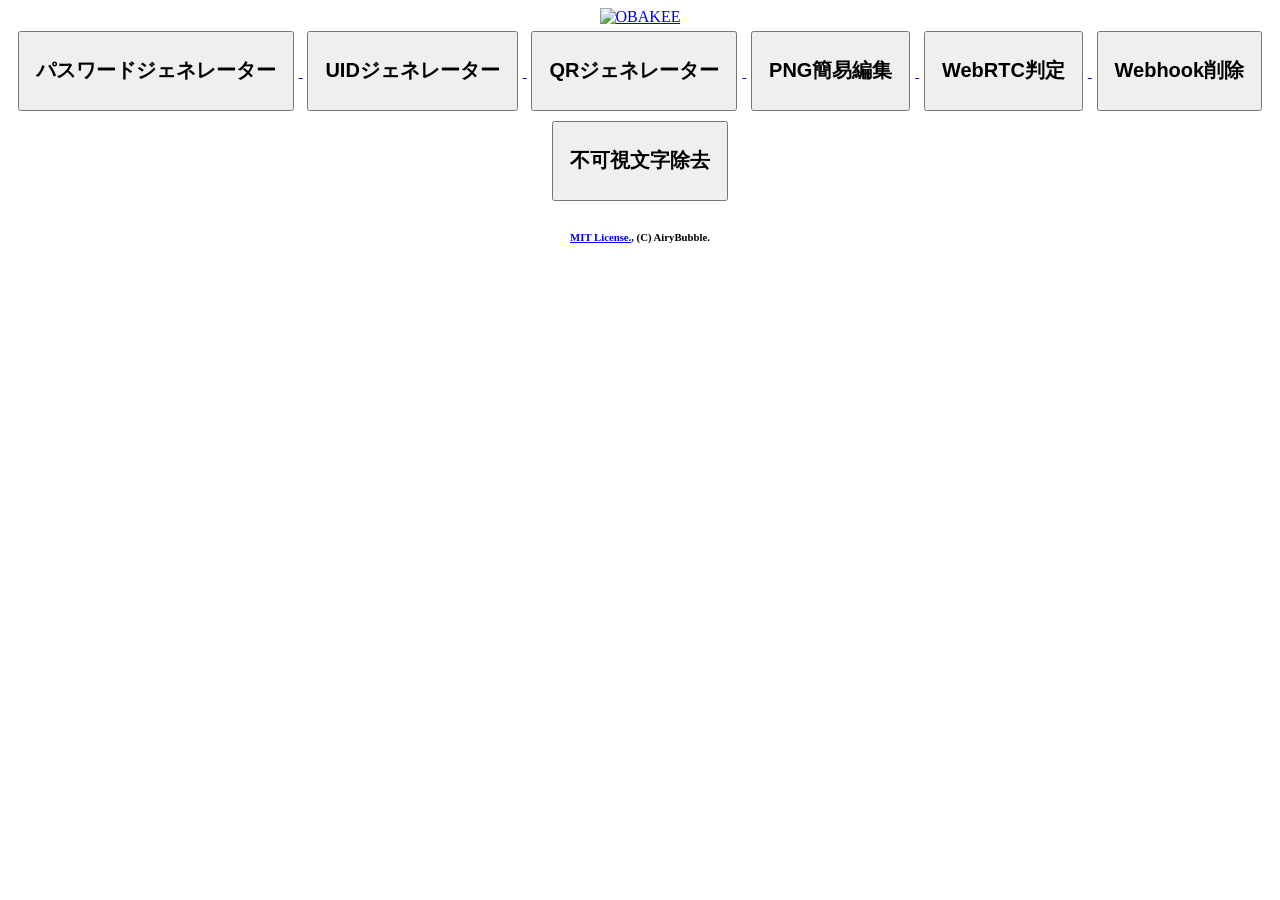
==== app/index.html @ b58c33f5 "Rename app from BiN32 to OBAKEE" ====
<!DOCTYPE html>
<html lang="ja">
  <head>
    <meta charset="UTF-8">
    <title>OBAKEE アプリ</title>
    <link rel="stylesheet" href="/style.css">
    <style>
      \
 .upbar a {
        text-decoration: none;
      }

      .upbar button {
        margin: .3rem;
        padding: .5rem 1rem;
      }

      #iframe-wrapper {
        margin-top: 1rem;
        display: none;
      }

      #iframe-wrapper iframe {
        width: 100%;
        height: 500px;
        border: none;
      }
    </style>
    <link rel="manifest" href="/manifest.json">
    <script>
      if ("serviceWorker" in navigator) {
        navigator.serviceWorker.register("/sw.js");
      }
    </script>
    <meta http-equiv="Content-Security-Policy" content="
    default-src 'self';
    script-src 'self' 'unsafe-inline';
    style-src 'self' 'unsafe-inline';
    img-src 'self' data:;
    frame-src 'self' blob:;
    worker-src 'self';
    manifest-src 'self';
    connect-src 'self';
    object-src 'none';
    base-uri 'self';
  ">
    <meta name="description" content="軽く安全性の高いWebアプリ | OBAKEE">
    <meta name="viewport" content="width=device-width">
    <meta property="og:site_name" content="OBAKEE APP">
    <meta property="og:title" content="OBAKEE APP">
    <meta property="og:description" content="軽く安全性の高いWebアプリ | OBAKEE">
    <meta property="og:image" content="/favicon.webp">
    <meta property="og:type" content="website">
    <meta property="twitter:card" content="summary_large_image">
    <meta property="twitter:image" content="/favicon.webp">
    <meta name="apple-mobile-web-app-title" content="OBAKEE APP">
    <link rel="icon" href="/favicon.webp" sizes="64x64">
    <link rel="apple-touch-icon" href="/favicon.webp" sizes="192x192">
    <link rel="android-chrome-192x192" href="/favicon.webp" sizes="192x192">
  </head>
  <body>
    <center>
      <div class="ren-box">
        <a href="/">
          <img src="/Banner.webp" border="0" alt="OBAKEE" oncontextmenu="return false;">
        </a>
        <br>
        <div class="upbar">
          <a href="pwgen" class="ajax-link">
            <button>
              <h2>パスワードジェネレーター</h2>
            </button>
          </a>
          <a href="uidgen" class="ajax-link">
            <button>
              <h2>UIDジェネレーター</h2>
            </button>
          </a>
          <a href="qrgen" class="ajax-link">
            <button>
              <h2>QRジェネレーター</h2>
            </button>
          </a>
          <a href="pngedit" class="ajax-link">
            <button>
              <h2>PNG簡易編集</h2>
            </button>
          </a>
          <a href="webrtc" class="ajax-link">
            <button>
              <h2>WebRTC判定</h2>
            </button>
          </a>
          <a href="hookdel" class="ajax-link">
            <button>
              <h2>Webhook削除</h2>
            </button>
          </a>
          <a href="twmr" class="ajax-link">
            <button>
              <h2>不可視文字除去</h2>
            </button>
          </a>
        </div>
        <div id="iframe-wrapper"></div>
        <h6>
          <a href="https://github.com/AiryBubble/OBAKEE/blob/main/LICENSE">MIT License.</a>, (C) AiryBubble.
        </h6>
      </div>
    </center>
    <script>
      document.addEventListener('DOMContentLoaded', () => {
        const wrapper = document.getElementById('iframe-wrapper');
        document.querySelectorAll('a.ajax-link').forEach(link => {
          link.addEventListener('click', e => {
            e.preventDefault();
            const url = link.getAttribute('href');
            wrapper.innerHTML = '';
            const iframe = document.createElement('iframe');
            iframe.src = url;
            iframe.loading = 'lazy';
            wrapper.appendChild(iframe);
            wrapper.style.display = 'block';
          });
        });
      });
    </script>
</html>
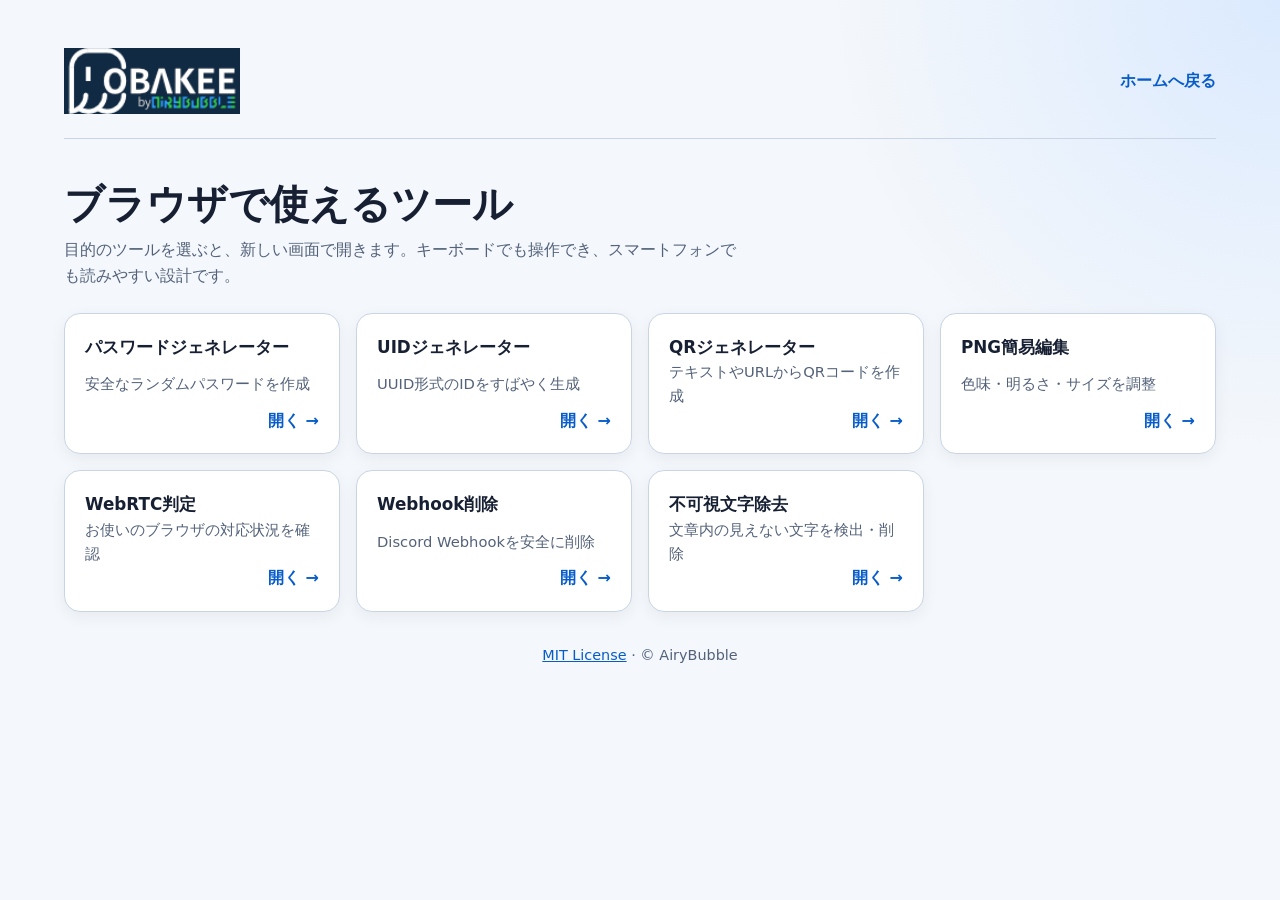
==== commit ca6ed9d9: "UPDATE" ====
--- a/app/index.html
+++ b/app/index.html
@@ -4,28 +4,6 @@
     <meta charset="UTF-8">
     <title>OBAKEE アプリ</title>
     <link rel="stylesheet" href="/style.css">
-    <style>
-      \
- .upbar a {
-        text-decoration: none;
-      }
-
-      .upbar button {
-        margin: .3rem;
-        padding: .5rem 1rem;
-      }
-
-      #iframe-wrapper {
-        margin-top: 1rem;
-        display: none;
-      }
-
-      #iframe-wrapper iframe {
-        width: 100%;
-        height: 500px;
-        border: none;
-      }
-    </style>
     <link rel="manifest" href="/manifest.json">
     <script>
       if ("serviceWorker" in navigator) {
@@ -59,70 +37,25 @@
     <link rel="android-chrome-192x192" href="/favicon.webp" sizes="192x192">
   </head>
   <body>
-    <center>
-      <div class="ren-box">
-        <a href="/">
-          <img src="/Banner.webp" border="0" alt="OBAKEE" oncontextmenu="return false;">
-        </a>
-        <br>
-        <div class="upbar">
-          <a href="pwgen" class="ajax-link">
-            <button>
-              <h2>パスワードジェネレーター</h2>
-            </button>
-          </a>
-          <a href="uidgen" class="ajax-link">
-            <button>
-              <h2>UIDジェネレーター</h2>
-            </button>
-          </a>
-          <a href="qrgen" class="ajax-link">
-            <button>
-              <h2>QRジェネレーター</h2>
-            </button>
-          </a>
-          <a href="pngedit" class="ajax-link">
-            <button>
-              <h2>PNG簡易編集</h2>
-            </button>
-          </a>
-          <a href="webrtc" class="ajax-link">
-            <button>
-              <h2>WebRTC判定</h2>
-            </button>
-          </a>
-          <a href="hookdel" class="ajax-link">
-            <button>
-              <h2>Webhook削除</h2>
-            </button>
-          </a>
-          <a href="twmr" class="ajax-link">
-            <button>
-              <h2>不可視文字除去</h2>
-            </button>
-          </a>
-        </div>
-        <div id="iframe-wrapper"></div>
-        <h6>
-          <a href="https://github.com/AiryBubble/OBAKEE/blob/main/LICENSE">MIT License.</a>, (C) AiryBubble.
-        </h6>
-      </div>
-    </center>
-    <script>
-      document.addEventListener('DOMContentLoaded', () => {
-        const wrapper = document.getElementById('iframe-wrapper');
-        document.querySelectorAll('a.ajax-link').forEach(link => {
-          link.addEventListener('click', e => {
-            e.preventDefault();
-            const url = link.getAttribute('href');
-            wrapper.innerHTML = '';
-            const iframe = document.createElement('iframe');
-            iframe.src = url;
-            iframe.loading = 'lazy';
-            wrapper.appendChild(iframe);
-            wrapper.style.display = 'block';
-          });
-        });
-      });
-    </script>
+    <main class="app-shell">
+      <header class="app-header">
+        <a href="/" aria-label="OBAKEE ホーム"><img src="/Banner.webp" alt="OBAKEE"></a>
+        <a class="back-link" href="/">ホームへ戻る</a>
+      </header>
+      <section class="app-intro" aria-labelledby="app-title">
+        <h1 id="app-title">ブラウザで使えるツール</h1>
+        <p>目的のツールを選ぶと、新しい画面で開きます。キーボードでも操作でき、スマートフォンでも読みやすい設計です。</p>
+      </section>
+      <nav class="tool-grid" aria-label="ツール一覧">
+        <a class="tool-card" href="pwgen"><strong>パスワードジェネレーター</strong><span>安全なランダムパスワードを作成</span><em aria-hidden="true">開く →</em></a>
+        <a class="tool-card" href="uidgen"><strong>UIDジェネレーター</strong><span>UUID形式のIDをすばやく生成</span><em aria-hidden="true">開く →</em></a>
+        <a class="tool-card" href="qrgen"><strong>QRジェネレーター</strong><span>テキストやURLからQRコードを作成</span><em aria-hidden="true">開く →</em></a>
+        <a class="tool-card" href="pngedit"><strong>PNG簡易編集</strong><span>色味・明るさ・サイズを調整</span><em aria-hidden="true">開く →</em></a>
+        <a class="tool-card" href="webrtc"><strong>WebRTC判定</strong><span>お使いのブラウザの対応状況を確認</span><em aria-hidden="true">開く →</em></a>
+        <a class="tool-card" href="hookdel"><strong>Webhook削除</strong><span>Discord Webhookを安全に削除</span><em aria-hidden="true">開く →</em></a>
+        <a class="tool-card" href="twmr"><strong>不可視文字除去</strong><span>文章内の見えない文字を検出・削除</span><em aria-hidden="true">開く →</em></a>
+      </nav>
+      <footer class="app-footer"><a href="https://github.com/AiryBubble/OBAKEE/blob/main/LICENSE">MIT License</a> · © AiryBubble</footer>
+    </main>
+  </body>
 </html>
--- a/style.css
+++ b/style.css
@@ -0,0 +1,8 @@
+@font-face { font-family: "BIZ UDPGothic"; src: local("BIZ UDPGothic Regular"), local("BIZUDPGothic-Regular"), url("/BIZUDPGothic-Regular.woff2") format("woff2"); font-display: swap; }
+:root { --navy:#102a43; --ink:#172033; --muted:#53627a; --blue:#075cc9; --blue-dark:#004aab; --surface:#fff; --page:#f4f7fb; --line:#c9d5e5; --focus:#e16d00; }
+* { box-sizing:border-box; } html { background:var(--page); } body { min-height:100vh; min-height:100dvh; margin:0; background:radial-gradient(circle at 100% 0,#dbeafe 0,transparent 28rem),var(--page); color:var(--ink); font-family:"BIZ UDPGothic",system-ui,sans-serif; line-height:1.6; }
+a { color:var(--blue); } a:hover { color:var(--blue-dark); } a:focus-visible,button:focus-visible { outline:3px solid var(--focus); outline-offset:3px; }
+.site-shell { width:min(100% - 2rem,70rem); margin:0 auto; padding:clamp(1rem,4vw,3rem) 0 2rem; }.site-header { padding:clamp(1.5rem,5vw,3.5rem); border-radius:1.5rem; background:var(--navy); color:#fff; box-shadow:0 1rem 2.5rem rgba(16,42,67,.18); }.brand { display:inline-block; }.brand img { display:block; max-width:min(100%,30rem); height:auto; }.site-header p { max-width:36rem; margin:1.25rem 0 0; font-size:clamp(1rem,.95rem + .4vw,1.15rem); color:#e8f1fc; }
+.link-grid { display:grid; grid-template-columns:repeat(3,1fr); gap:1rem; margin:1.5rem 0; }.feature-card { display:grid; grid-template-columns:auto 1fr auto; align-items:center; gap:1rem; min-height:9rem; padding:1.25rem; color:var(--ink); text-decoration:none; background:var(--surface); border:1px solid var(--line); border-radius:1rem; box-shadow:0 .4rem 1.2rem rgba(16,42,67,.07); transition:transform .18s ease,box-shadow .18s ease,border-color .18s ease; }.feature-card:hover { color:var(--ink); transform:translateY(-3px); border-color:var(--blue); box-shadow:0 .75rem 1.8rem rgba(16,42,67,.13); }.feature-card strong,.feature-card small { display:block; }.feature-card strong { font-size:1.08rem; }.feature-card small { margin-top:.3rem; color:var(--muted); line-height:1.45; }.card-icon { display:grid; width:2.65rem; height:2.65rem; place-items:center; border-radius:.7rem; background:#dbeafe; color:#003f8f; font-size:1.2rem; font-weight:700; }.notice { display:grid; place-items:center; padding:1.5rem; background:#e7eef8; border-radius:1rem; }.notice a { line-height:0; }.notice img { width:min(100%,18.75rem); height:auto; border-radius:.45rem; } footer { margin-top:1.5rem; color:var(--muted); font-size:.9rem; text-align:center; }
+.app-shell { width:min(100% - 2rem,72rem); margin:0 auto; padding:clamp(1rem,4vw,3rem) 0; }.app-header { display:flex; align-items:center; justify-content:space-between; gap:1rem; padding-bottom:1.5rem; border-bottom:1px solid var(--line); }.app-header img { display:block; width:min(11rem,45vw); height:auto; }.back-link { font-weight:700; text-decoration:none; }.app-intro { max-width:42rem; margin:2.5rem 0 1.5rem; }.app-intro h1 { margin:0 0 .5rem; font-size:clamp(1.7rem,4vw,2.5rem); line-height:1.25; }.app-intro p { margin:0; color:var(--muted); }.tool-grid { display:grid; grid-template-columns:repeat(auto-fit,minmax(15rem,1fr)); gap:1rem; }.tool-card { display:flex; min-height:8.5rem; flex-direction:column; justify-content:space-between; padding:1.25rem; border:1px solid var(--line); border-radius:1rem; background:#fff; color:var(--ink); text-decoration:none; box-shadow:0 .3rem 1rem rgba(16,42,67,.06); }.tool-card:hover { color:var(--ink); border-color:var(--blue); box-shadow:0 .7rem 1.5rem rgba(16,42,67,.12); }.tool-card strong { font-size:1.05rem; }.tool-card span { color:var(--muted); font-size:.92rem; }.tool-card em { align-self:flex-end; color:var(--blue); font-style:normal; font-weight:700; }.app-footer { margin-top:2rem; text-align:center; color:var(--muted); font-size:.9rem; }
+@media (prefers-reduced-motion:reduce) { *,*::before,*::after { animation:none !important; transition:none !important; scroll-behavior:auto !important; } } @media (max-width:760px) { .link-grid { grid-template-columns:1fr; }.feature-card { min-height:auto; } } @media (max-width:440px) { .site-shell,.app-shell { width:min(100% - 1.25rem,70rem); }.site-header { border-radius:1rem; } }
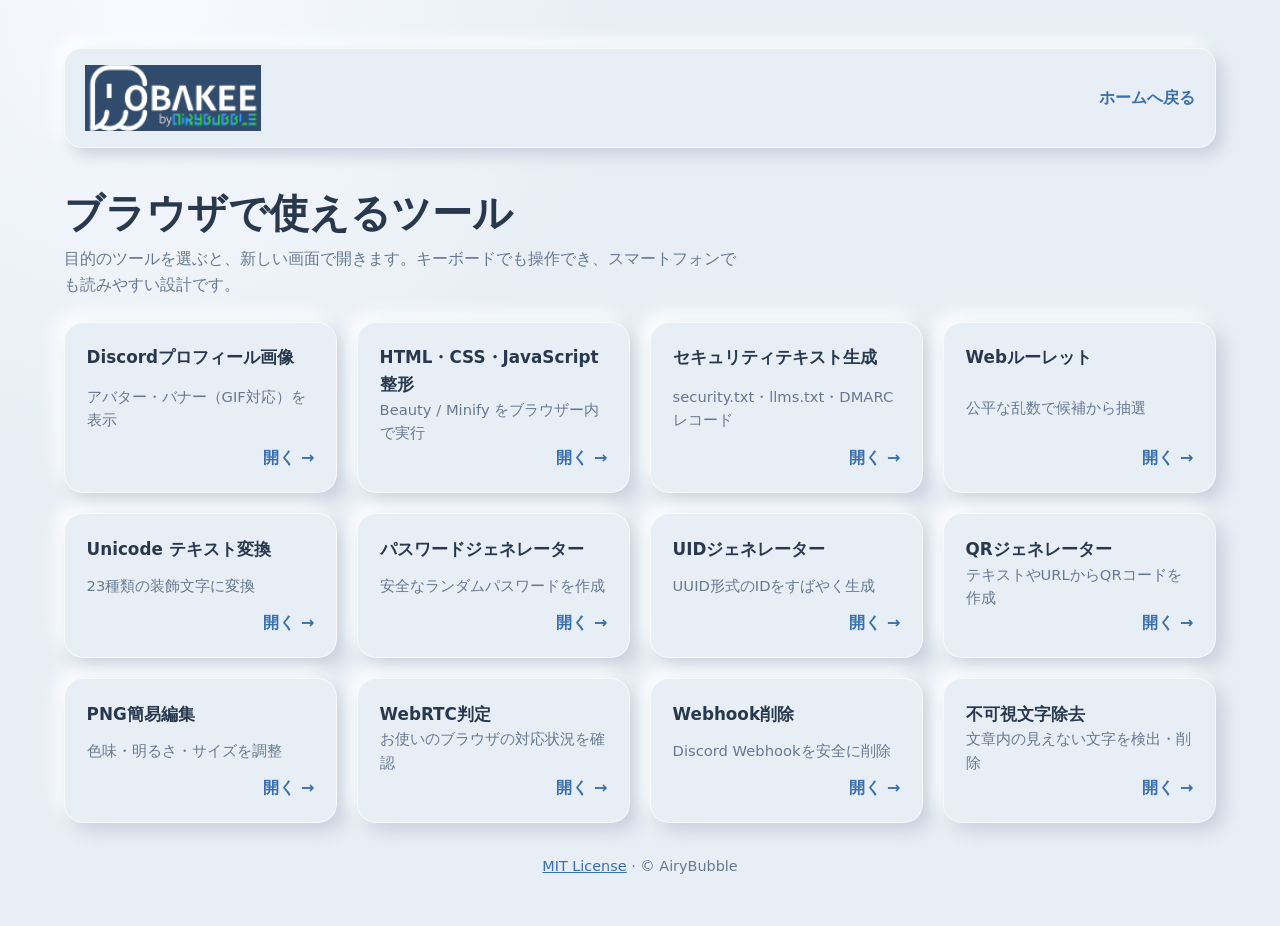
==== commit ba94fd7d: "x" ====
--- a/app/index.html
+++ b/app/index.html
@@ -10,18 +10,6 @@
         navigator.serviceWorker.register("/sw.js");
       }
     </script>
-    <meta http-equiv="Content-Security-Policy" content="
-    default-src 'self';
-    script-src 'self' 'unsafe-inline';
-    style-src 'self' 'unsafe-inline';
-    img-src 'self' data:;
-    frame-src 'self' blob:;
-    worker-src 'self';
-    manifest-src 'self';
-    connect-src 'self';
-    object-src 'none';
-    base-uri 'self';
-  ">
     <meta name="description" content="軽く安全性の高いWebアプリ | OBAKEE">
     <meta name="viewport" content="width=device-width">
     <meta property="og:site_name" content="OBAKEE APP">
@@ -47,6 +35,11 @@
         <p>目的のツールを選ぶと、新しい画面で開きます。キーボードでも操作でき、スマートフォンでも読みやすい設計です。</p>
       </section>
       <nav class="tool-grid" aria-label="ツール一覧">
+        <a class="tool-card" href="discord"><strong>Discordプロフィール画像</strong><span>アバター・バナー（GIF対応）を表示</span><em aria-hidden="true">開く →</em></a>
+        <a class="tool-card" href="webtools"><strong>HTML・CSS・JavaScript 整形</strong><span>Beauty / Minify をブラウザー内で実行</span><em aria-hidden="true">開く →</em></a>
+        <a class="tool-card" href="securitytxt"><strong>セキュリティテキスト生成</strong><span>security.txt・llms.txt・DMARC レコード</span><em aria-hidden="true">開く →</em></a>
+        <a class="tool-card" href="roulette"><strong>Webルーレット</strong><span>公平な乱数で候補から抽選</span><em aria-hidden="true">開く →</em></a>
+        <a class="tool-card" href="unicode"><strong>Unicode テキスト変換</strong><span>23種類の装飾文字に変換</span><em aria-hidden="true">開く →</em></a>
         <a class="tool-card" href="pwgen"><strong>パスワードジェネレーター</strong><span>安全なランダムパスワードを作成</span><em aria-hidden="true">開く →</em></a>
         <a class="tool-card" href="uidgen"><strong>UIDジェネレーター</strong><span>UUID形式のIDをすばやく生成</span><em aria-hidden="true">開く →</em></a>
         <a class="tool-card" href="qrgen"><strong>QRジェネレーター</strong><span>テキストやURLからQRコードを作成</span><em aria-hidden="true">開く →</em></a>
--- a/style.css
+++ b/style.css
@@ -1,8 +1,258 @@
-@font-face { font-family: "BIZ UDPGothic"; src: local("BIZ UDPGothic Regular"), local("BIZUDPGothic-Regular"), url("/BIZUDPGothic-Regular.woff2") format("woff2"); font-display: swap; }
-:root { --navy:#102a43; --ink:#172033; --muted:#53627a; --blue:#075cc9; --blue-dark:#004aab; --surface:#fff; --page:#f4f7fb; --line:#c9d5e5; --focus:#e16d00; }
-* { box-sizing:border-box; } html { background:var(--page); } body { min-height:100vh; min-height:100dvh; margin:0; background:radial-gradient(circle at 100% 0,#dbeafe 0,transparent 28rem),var(--page); color:var(--ink); font-family:"BIZ UDPGothic",system-ui,sans-serif; line-height:1.6; }
-a { color:var(--blue); } a:hover { color:var(--blue-dark); } a:focus-visible,button:focus-visible { outline:3px solid var(--focus); outline-offset:3px; }
-.site-shell { width:min(100% - 2rem,70rem); margin:0 auto; padding:clamp(1rem,4vw,3rem) 0 2rem; }.site-header { padding:clamp(1.5rem,5vw,3.5rem); border-radius:1.5rem; background:var(--navy); color:#fff; box-shadow:0 1rem 2.5rem rgba(16,42,67,.18); }.brand { display:inline-block; }.brand img { display:block; max-width:min(100%,30rem); height:auto; }.site-header p { max-width:36rem; margin:1.25rem 0 0; font-size:clamp(1rem,.95rem + .4vw,1.15rem); color:#e8f1fc; }
-.link-grid { display:grid; grid-template-columns:repeat(3,1fr); gap:1rem; margin:1.5rem 0; }.feature-card { display:grid; grid-template-columns:auto 1fr auto; align-items:center; gap:1rem; min-height:9rem; padding:1.25rem; color:var(--ink); text-decoration:none; background:var(--surface); border:1px solid var(--line); border-radius:1rem; box-shadow:0 .4rem 1.2rem rgba(16,42,67,.07); transition:transform .18s ease,box-shadow .18s ease,border-color .18s ease; }.feature-card:hover { color:var(--ink); transform:translateY(-3px); border-color:var(--blue); box-shadow:0 .75rem 1.8rem rgba(16,42,67,.13); }.feature-card strong,.feature-card small { display:block; }.feature-card strong { font-size:1.08rem; }.feature-card small { margin-top:.3rem; color:var(--muted); line-height:1.45; }.card-icon { display:grid; width:2.65rem; height:2.65rem; place-items:center; border-radius:.7rem; background:#dbeafe; color:#003f8f; font-size:1.2rem; font-weight:700; }.notice { display:grid; place-items:center; padding:1.5rem; background:#e7eef8; border-radius:1rem; }.notice a { line-height:0; }.notice img { width:min(100%,18.75rem); height:auto; border-radius:.45rem; } footer { margin-top:1.5rem; color:var(--muted); font-size:.9rem; text-align:center; }
-.app-shell { width:min(100% - 2rem,72rem); margin:0 auto; padding:clamp(1rem,4vw,3rem) 0; }.app-header { display:flex; align-items:center; justify-content:space-between; gap:1rem; padding-bottom:1.5rem; border-bottom:1px solid var(--line); }.app-header img { display:block; width:min(11rem,45vw); height:auto; }.back-link { font-weight:700; text-decoration:none; }.app-intro { max-width:42rem; margin:2.5rem 0 1.5rem; }.app-intro h1 { margin:0 0 .5rem; font-size:clamp(1.7rem,4vw,2.5rem); line-height:1.25; }.app-intro p { margin:0; color:var(--muted); }.tool-grid { display:grid; grid-template-columns:repeat(auto-fit,minmax(15rem,1fr)); gap:1rem; }.tool-card { display:flex; min-height:8.5rem; flex-direction:column; justify-content:space-between; padding:1.25rem; border:1px solid var(--line); border-radius:1rem; background:#fff; color:var(--ink); text-decoration:none; box-shadow:0 .3rem 1rem rgba(16,42,67,.06); }.tool-card:hover { color:var(--ink); border-color:var(--blue); box-shadow:0 .7rem 1.5rem rgba(16,42,67,.12); }.tool-card strong { font-size:1.05rem; }.tool-card span { color:var(--muted); font-size:.92rem; }.tool-card em { align-self:flex-end; color:var(--blue); font-style:normal; font-weight:700; }.app-footer { margin-top:2rem; text-align:center; color:var(--muted); font-size:.9rem; }
-@media (prefers-reduced-motion:reduce) { *,*::before,*::after { animation:none !important; transition:none !important; scroll-behavior:auto !important; } } @media (max-width:760px) { .link-grid { grid-template-columns:1fr; }.feature-card { min-height:auto; } } @media (max-width:440px) { .site-shell,.app-shell { width:min(100% - 1.25rem,70rem); }.site-header { border-radius:1rem; } }
+@font-face {
+  font-family: "BIZ UDPGothic";
+  src: local("BIZ UDPGothic Regular"), local("BIZUDPGothic-Regular"),
+    url("/BIZUDPGothic-Regular.woff2") format("woff2");
+  font-display: swap;
+}
+:root {
+  --navy: #263c58;
+  --ink: #28384d;
+  --muted: #667990;
+  --blue: #386fae;
+  --blue-dark: #275789;
+  --surface: #e8eef5;
+  --page: #e8eef5;
+  --line: #d2dce8;
+  --focus: #c66d16;
+  --shadow-light: #fff;
+  --shadow-dark: #c7d0dc;
+}
+* {
+  box-sizing: border-box;
+}
+html {
+  background: var(--page);
+}
+body {
+  min-height: 100vh;
+  min-height: 100dvh;
+  margin: 0;
+  background: radial-gradient(circle at 12% 0, #f7faff 0, transparent 30rem),
+    var(--page);
+  color: var(--ink);
+  font-family: "BIZ UDPGothic", system-ui, sans-serif;
+  line-height: 1.6;
+}
+a {
+  color: var(--blue);
+}
+a:hover {
+  color: var(--blue-dark);
+}
+a:focus-visible,
+button:focus-visible {
+  outline: 3px solid var(--focus);
+  outline-offset: 3px;
+}
+.site-shell {
+  width: min(100% - 2rem, 70rem);
+  margin: 0 auto;
+  padding: clamp(1rem, 4vw, 3rem) 0 2rem;
+}
+.site-header {
+  padding: clamp(1.5rem, 5vw, 3.5rem);
+  border-radius: 1.5rem;
+  background: linear-gradient(145deg, #304b6b, #223750);
+  color: #fff;
+  box-shadow: 12px 12px 28px #c7d0dc, -12px -12px 28px #fff;
+}
+.brand {
+  display: inline-block;
+}
+.brand img {
+  display: block;
+  max-width: min(100%, 30rem);
+  height: auto;
+}
+.site-header p {
+  max-width: 36rem;
+  margin: 1.25rem 0 0;
+  font-size: clamp(1rem, 0.95rem + 0.4vw, 1.15rem);
+  color: #e8f1fc;
+}
+.link-grid {
+  display: grid;
+  grid-template-columns: repeat(3, 1fr);
+  gap: 1.25rem;
+  margin: 1.75rem 0;
+}
+.feature-card {
+  display: grid;
+  grid-template-columns: auto 1fr auto;
+  align-items: center;
+  gap: 1rem;
+  min-height: 9rem;
+  padding: 1.35rem;
+  color: var(--ink);
+  text-decoration: none;
+  background: var(--surface);
+  border: 1px solid rgba(255, 255, 255, 0.65);
+  border-radius: 1.2rem;
+  box-shadow: 8px 8px 18px var(--shadow-dark),
+    -8px -8px 18px var(--shadow-light);
+  transition: transform 0.18s ease, box-shadow 0.18s ease, color 0.18s ease;
+}
+.feature-card:hover {
+  color: var(--ink);
+  transform: translateY(-3px);
+  box-shadow: 11px 11px 22px var(--shadow-dark),
+    -11px -11px 22px var(--shadow-light);
+}
+.feature-card strong,
+.feature-card small {
+  display: block;
+}
+.feature-card strong {
+  font-size: 1.08rem;
+}
+.feature-card small {
+  margin-top: 0.3rem;
+  color: var(--muted);
+  line-height: 1.45;
+}
+.card-icon {
+  display: grid;
+  width: 2.65rem;
+  height: 2.65rem;
+  place-items: center;
+  border-radius: 0.85rem;
+  background: var(--surface);
+  color: #315f95;
+  font-size: 1.2rem;
+  font-weight: 700;
+  box-shadow: inset 3px 3px 6px var(--shadow-dark),
+    inset -3px -3px 6px var(--shadow-light);
+}
+.notice {
+  display: grid;
+  place-items: center;
+  padding: 1.5rem;
+  background: var(--surface);
+  border-radius: 1.2rem;
+  box-shadow: inset 5px 5px 10px var(--shadow-dark),
+    inset -5px -5px 10px var(--shadow-light);
+}
+.notice a {
+  line-height: 0;
+}
+.notice img {
+  width: min(100%, 18.75rem);
+  height: auto;
+  border-radius: 0.7rem;
+}
+footer {
+  margin-top: 1.5rem;
+  color: var(--muted);
+  font-size: 0.9rem;
+  text-align: center;
+}
+.app-shell {
+  width: min(100% - 2rem, 72rem);
+  margin: 0 auto;
+  padding: clamp(1rem, 4vw, 3rem) 0;
+}
+.app-header {
+  display: flex;
+  align-items: center;
+  justify-content: space-between;
+  gap: 1rem;
+  padding: 1rem 1.25rem;
+  border: 1px solid rgba(255, 255, 255, 0.65);
+  border-radius: 1.1rem;
+  background: var(--surface);
+  box-shadow: 7px 7px 16px var(--shadow-dark),
+    -7px -7px 16px var(--shadow-light);
+}
+.app-header img {
+  display: block;
+  width: min(11rem, 45vw);
+  height: auto;
+}
+.back-link {
+  font-weight: 700;
+  text-decoration: none;
+}
+.app-intro {
+  max-width: 42rem;
+  margin: 2.5rem 0 1.5rem;
+}
+.app-intro h1 {
+  margin: 0 0 0.5rem;
+  font-size: clamp(1.7rem, 4vw, 2.5rem);
+  line-height: 1.25;
+}
+.app-intro p {
+  margin: 0;
+  color: var(--muted);
+}
+.tool-grid {
+  display: grid;
+  grid-template-columns: repeat(auto-fit, minmax(15rem, 1fr));
+  gap: 1.25rem;
+}
+.tool-card {
+  display: flex;
+  min-height: 8.5rem;
+  flex-direction: column;
+  justify-content: space-between;
+  padding: 1.35rem;
+  border: 1px solid rgba(255, 255, 255, 0.65);
+  border-radius: 1.2rem;
+  background: var(--surface);
+  color: var(--ink);
+  text-decoration: none;
+  box-shadow: 8px 8px 18px var(--shadow-dark),
+    -8px -8px 18px var(--shadow-light);
+  transition: transform 0.18s ease, box-shadow 0.18s ease;
+}
+.tool-card:hover {
+  color: var(--ink);
+  transform: translateY(-3px);
+  box-shadow: 11px 11px 22px var(--shadow-dark),
+    -11px -11px 22px var(--shadow-light);
+}
+.tool-card strong {
+  font-size: 1.05rem;
+}
+.tool-card span {
+  color: var(--muted);
+  font-size: 0.92rem;
+}
+.tool-card em {
+  align-self: flex-end;
+  color: var(--blue);
+  font-style: normal;
+  font-weight: 700;
+}
+.app-footer {
+  margin-top: 2rem;
+  text-align: center;
+  color: var(--muted);
+  font-size: 0.9rem;
+}
+@media (prefers-reduced-motion: reduce) {
+  *,
+  *::before,
+  *::after {
+    animation: none !important;
+    transition: none !important;
+    scroll-behavior: auto !important;
+  }
+}
+@media (max-width: 760px) {
+  .link-grid {
+    grid-template-columns: 1fr;
+  }
+  .feature-card {
+    min-height: auto;
+  }
+}
+@media (max-width: 440px) {
+  .site-shell,
+  .app-shell {
+    width: min(100% - 1.25rem, 70rem);
+  }
+  .site-header {
+    border-radius: 1rem;
+  }
+}
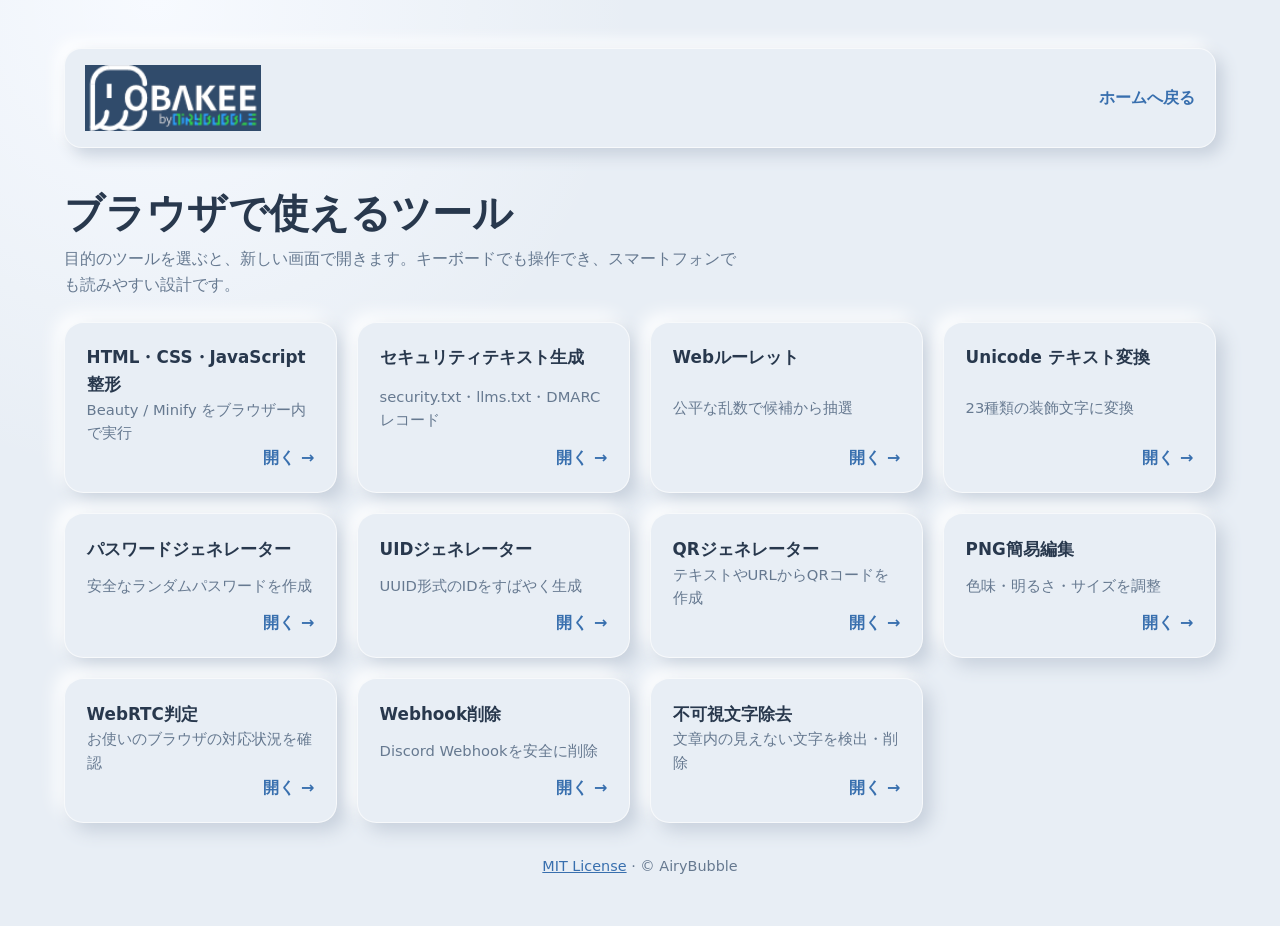
==== commit 1c4b0d8a: "y" ====
--- a/app/index.html
+++ b/app/index.html
@@ -35,7 +35,6 @@
         <p>目的のツールを選ぶと、新しい画面で開きます。キーボードでも操作でき、スマートフォンでも読みやすい設計です。</p>
       </section>
       <nav class="tool-grid" aria-label="ツール一覧">
-        <a class="tool-card" href="discord"><strong>Discordプロフィール画像</strong><span>アバター・バナー（GIF対応）を表示</span><em aria-hidden="true">開く →</em></a>
         <a class="tool-card" href="webtools"><strong>HTML・CSS・JavaScript 整形</strong><span>Beauty / Minify をブラウザー内で実行</span><em aria-hidden="true">開く →</em></a>
         <a class="tool-card" href="securitytxt"><strong>セキュリティテキスト生成</strong><span>security.txt・llms.txt・DMARC レコード</span><em aria-hidden="true">開く →</em></a>
         <a class="tool-card" href="roulette"><strong>Webルーレット</strong><span>公平な乱数で候補から抽選</span><em aria-hidden="true">開く →</em></a>
--- a/style.css
+++ b/style.css
@@ -16,6 +16,10 @@
   --focus: #c66d16;
   --shadow-light: #fff;
   --shadow-dark: #c7d0dc;
+  --primary: #386fae;
+  --primary-hover: #275789;
+  --danger: #ae4444;
+  --canvas: #e8eef5;
 }
 * {
   box-sizing: border-box;
@@ -33,6 +37,60 @@
   font-family: "BIZ UDPGothic", system-ui, sans-serif;
   line-height: 1.6;
 }
+.tool-page {
+  width: min(100% - 2rem, 47.5rem);
+  margin-inline: auto;
+  padding: clamp(1.25rem, 4vw, 3rem) 0;
+}
+.tool-page h1 { font-size: clamp(1.45rem, 4vw, 2rem); line-height: 1.3; margin: 0 0 1rem; }
+.tool-page h2 { font-size: 1.25rem; }
+.tool-page label { display: block; margin: .8rem 0 .35rem; font-weight: 700; }
+.tool-page input:not([type="checkbox"]):not([type="range"]),
+.tool-page textarea,
+.tool-page select {
+  max-width: 100%;
+  padding: .65rem .8rem;
+  border: 1px solid rgba(255,255,255,.7);
+  border-radius: .8rem;
+  background: var(--surface);
+  color: var(--ink);
+  font: inherit;
+  box-shadow: inset 4px 4px 8px var(--shadow-dark), inset -4px -4px 8px var(--shadow-light);
+}
+.tool-page input:not([type="checkbox"]):not([type="range"]), .tool-page select { min-height: 2.75rem; width: min(100%, 36rem); }
+.tool-page textarea { display: block; width: 100%; }
+.tool-page input::placeholder, .tool-page textarea::placeholder { color: #65738a; opacity: 1; }
+.tool-page button {
+  min-height: 2.75rem;
+  padding: .65rem 1rem;
+  border: 1px solid rgba(255,255,255,.6);
+  border-radius: .8rem;
+  background: var(--surface);
+  color: #315f95;
+  font: inherit;
+  font-weight: 700;
+  cursor: pointer;
+  box-shadow: 5px 5px 10px var(--shadow-dark), -5px -5px 10px var(--shadow-light);
+  transition: box-shadow .18s ease, transform .18s ease;
+}
+.tool-page button:hover:not(:disabled) { background: #edf3fa; transform: translateY(-1px); }
+.tool-page button:disabled { opacity: .55; cursor: not-allowed; }
+.tool-page .back-button { display: inline-flex; align-items: center; gap: .4rem; margin: 0 0 1.5rem; padding: .55rem .85rem; border: 1px solid rgba(255,255,255,.75); border-radius: .8rem; background: var(--surface); color: #315f95; font: inherit; font-weight: 700; text-decoration: none; box-shadow: 5px 5px 10px var(--shadow-dark), -5px -5px 10px var(--shadow-light); }
+.tool-page .secondary, .tool-page .btn-secondary { background: var(--surface); color: #315f95; }
+.tool-page .success { background: #dceee5; color: #246344; }
+.tool-page .danger, .tool-page .btn-danger { background: #f1e2e2; color: #963c3c; border-color: #e7d5d5; }
+.tool-page .controls { margin-block: 1rem; }
+.tool-page .controls label { margin-bottom: .4rem; }
+.tool-page .hint, .tool-page .subtitle, .tool-page .info-text, .tool-page .footer, .tool-page .text-muted { color: var(--muted); }
+.tool-page .btn-group, .tool-page .toolbar { gap: .75rem; }
+.tool-page #result, .tool-page .warning-box, .tool-page .risk-banner, .tool-page .detection-section, .tool-page .webhook-preview { border: 1px solid rgba(255,255,255,.75); border-left: .35rem solid var(--primary); border-radius: 1rem; background: var(--surface); color: var(--ink); box-shadow: 6px 6px 12px var(--shadow-dark), -6px -6px 12px var(--shadow-light); }
+.tool-page .ok { border-left-color: #498563; }
+.tool-page .ng { border-left-color: var(--danger); }
+.tool-page .partial, .tool-page .warning-box { border-left-color: #b67c32; }
+.tool-page canvas { max-width: 100%; height: auto; background: #fff; }
+.tool-page :focus-visible { outline: 3px solid var(--focus); outline-offset: 3px; }
+@media (prefers-reduced-motion: reduce) { .tool-page *, .tool-page *::before, .tool-page *::after { transition: none !important; animation: none !important; } }
+@media (max-width: 480px) { .tool-page { width: min(100% - 1.5rem, 47.5rem); } .tool-page .btn-group button { width: 100%; } }
 a {
   color: var(--blue);
 }
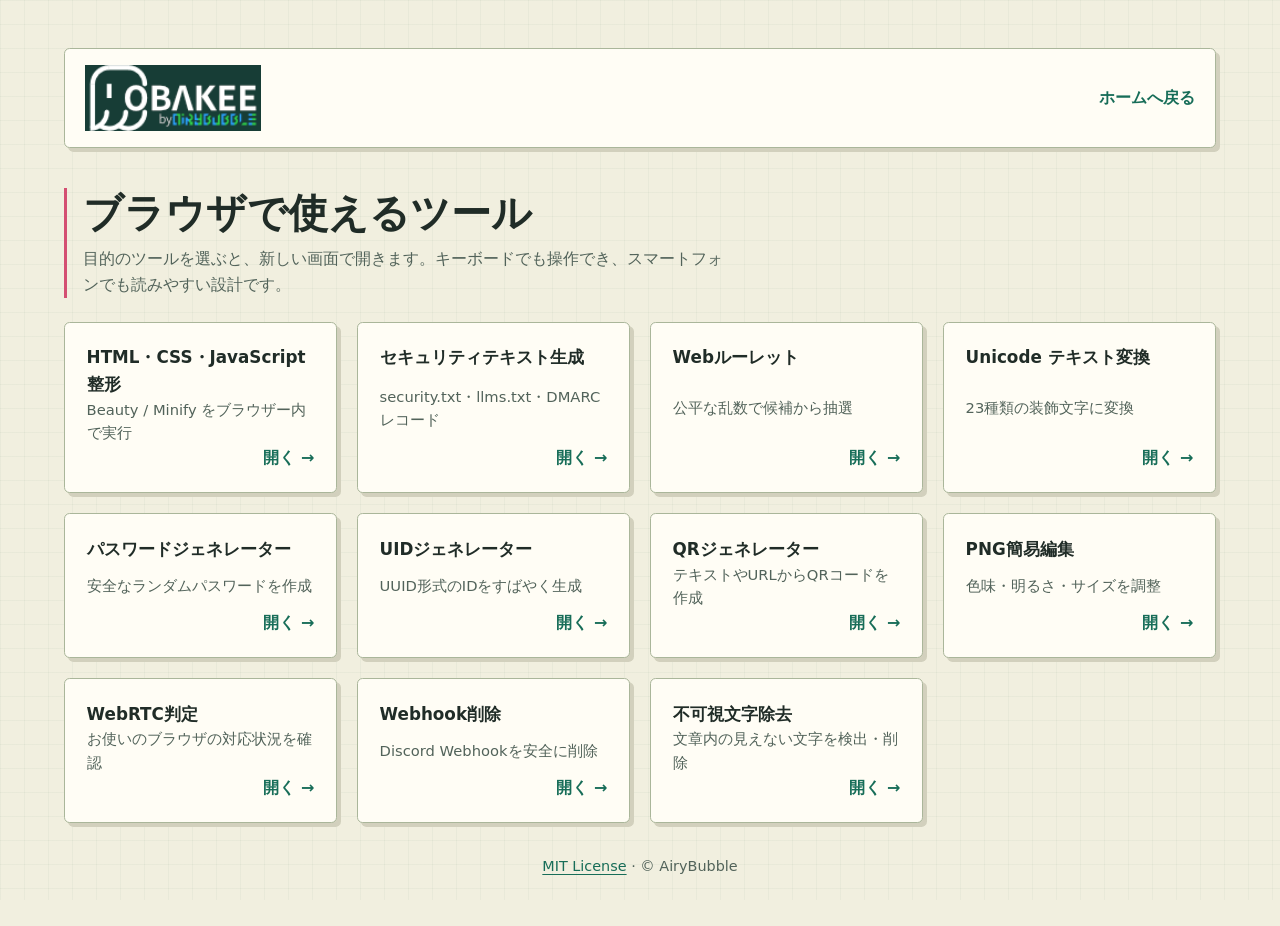
==== commit 0cd067d1: "o" ====
--- a/app/index.html
+++ b/app/index.html
@@ -21,8 +21,7 @@
     <meta property="twitter:image" content="/favicon.webp">
     <meta name="apple-mobile-web-app-title" content="OBAKEE APP">
     <link rel="icon" href="/favicon.webp" sizes="64x64">
-    <link rel="apple-touch-icon" href="/favicon.webp" sizes="192x192">
-    <link rel="android-chrome-192x192" href="/favicon.webp" sizes="192x192">
+    <link rel="apple-touch-icon" href="/icons/apple-touch-icon.png" sizes="180x180">
   </head>
   <body>
     <main class="app-shell">
--- a/style.css
+++ b/style.css
@@ -20,19 +20,27 @@
   --primary-hover: #275789;
   --danger: #ae4444;
   --canvas: #e8eef5;
+  --glass: rgba(239, 245, 252, 0.68);
+  --glass-border: rgba(255, 255, 255, 0.72);
 }
 * {
   box-sizing: border-box;
 }
 html {
-  background: var(--page);
+  min-height: 100%;
+  background-color: var(--page);
+  background-image:
+    radial-gradient(ellipse at 12% 8%, rgba(255, 255, 255, 0.88), transparent 34rem),
+    radial-gradient(ellipse at 88% 28%, rgba(204, 220, 246, 0.62), transparent 38rem),
+    radial-gradient(ellipse at 75% 92%, rgba(222, 215, 244, 0.62), transparent 42rem),
+    linear-gradient(135deg, #edf3fa 0%, #e3ebf5 48%, #eceaf5 100%);
+  background-attachment: fixed;
 }
 body {
   min-height: 100vh;
   min-height: 100dvh;
   margin: 0;
-  background: radial-gradient(circle at 12% 0, #f7faff 0, transparent 30rem),
-    var(--page);
+  background: transparent;
   color: var(--ink);
   font-family: "BIZ UDPGothic", system-ui, sans-serif;
   line-height: 1.6;
@@ -76,6 +84,18 @@
 .tool-page button:hover:not(:disabled) { background: #edf3fa; transform: translateY(-1px); }
 .tool-page button:disabled { opacity: .55; cursor: not-allowed; }
 .tool-page .back-button { display: inline-flex; align-items: center; gap: .4rem; margin: 0 0 1.5rem; padding: .55rem .85rem; border: 1px solid rgba(255,255,255,.75); border-radius: .8rem; background: var(--surface); color: #315f95; font: inherit; font-weight: 700; text-decoration: none; box-shadow: 5px 5px 10px var(--shadow-dark), -5px -5px 10px var(--shadow-light); }
+.password-panel { max-width: 36rem; padding: clamp(1rem, 3vw, 1.5rem); border: 1px solid rgba(255,255,255,.75); border-radius: 1.2rem; background: rgba(232,238,245,.72); box-shadow: 8px 8px 18px var(--shadow-dark), -8px -8px 18px var(--shadow-light); }
+.tool-page .password-panel > input { display: block; width: 100%; margin: .25rem 0 1rem; }
+.tool-page .password-panel #password-output { font-family: ui-monospace, SFMono-Regular, Consolas, monospace; font-size: 1rem; }
+.switch-wrapper { display: flex; align-items: center; justify-content: space-between; gap: 1rem; margin: .75rem 0 1.25rem; }
+.tool-page .switch { position: relative; display: inline-flex; width: 3.25rem; height: 1.8rem; flex: 0 0 auto; margin: 0 !important; cursor: pointer; }
+.switch input { position: absolute; inset: 0; z-index: 1; width: 100%; height: 100%; margin: 0; opacity: 0; cursor: pointer; }
+.switch .slider { position: absolute; inset: 0; border: 1px solid var(--line); border-radius: 2rem; background: #cbd5e1; transition: background .18s ease; }
+.switch .slider::before { position: absolute; top: .16rem; left: .16rem; width: 1.35rem; height: 1.35rem; border-radius: 50%; background: #fff; box-shadow: 0 1px 3px rgba(30,45,65,.25); content: ""; transition: transform .18s ease; }
+.switch input:checked + .slider { background: var(--primary); }
+.switch input:checked + .slider::before { transform: translateX(1.4rem); }
+.switch input:focus-visible + .slider { outline: 3px solid var(--focus); outline-offset: 3px; }
+.password-hint { margin: -.55rem 0 1rem; color: var(--muted); font-size: .9rem; }
 .tool-page .secondary, .tool-page .btn-secondary { background: var(--surface); color: #315f95; }
 .tool-page .success { background: #dceee5; color: #246344; }
 .tool-page .danger, .tool-page .btn-danger { background: #f1e2e2; color: #963c3c; border-color: #e7d5d5; }
@@ -110,7 +130,10 @@
 .site-header {
   padding: clamp(1.5rem, 5vw, 3.5rem);
   border-radius: 1.5rem;
-  background: linear-gradient(145deg, #304b6b, #223750);
+  border: 1px solid rgba(255, 255, 255, 0.24);
+  background: linear-gradient(145deg, rgba(48, 75, 107, 0.94), rgba(34, 55, 80, 0.91));
+  -webkit-backdrop-filter: blur(10px);
+  backdrop-filter: blur(10px);
   color: #fff;
   box-shadow: 12px 12px 28px #c7d0dc, -12px -12px 28px #fff;
 }
@@ -143,11 +166,13 @@
   padding: 1.35rem;
   color: var(--ink);
   text-decoration: none;
-  background: var(--surface);
-  border: 1px solid rgba(255, 255, 255, 0.65);
+  background: linear-gradient(145deg, rgba(245, 249, 253, 0.76), rgba(228, 236, 246, 0.68));
+  border: 1px solid var(--glass-border);
   border-radius: 1.2rem;
   box-shadow: 8px 8px 18px var(--shadow-dark),
     -8px -8px 18px var(--shadow-light);
+  -webkit-backdrop-filter: blur(8px);
+  backdrop-filter: blur(8px);
   transition: transform 0.18s ease, box-shadow 0.18s ease, color 0.18s ease;
 }
 .feature-card:hover {
@@ -185,10 +210,13 @@
   display: grid;
   place-items: center;
   padding: 1.5rem;
-  background: var(--surface);
+  background: var(--glass);
   border-radius: 1.2rem;
+  border: 1px solid var(--glass-border);
   box-shadow: inset 5px 5px 10px var(--shadow-dark),
     inset -5px -5px 10px var(--shadow-light);
+  -webkit-backdrop-filter: blur(8px);
+  backdrop-filter: blur(8px);
 }
 .notice a {
   line-height: 0;
@@ -217,9 +245,11 @@
   padding: 1rem 1.25rem;
   border: 1px solid rgba(255, 255, 255, 0.65);
   border-radius: 1.1rem;
-  background: var(--surface);
+  background: var(--glass);
   box-shadow: 7px 7px 16px var(--shadow-dark),
     -7px -7px 16px var(--shadow-light);
+  -webkit-backdrop-filter: blur(8px);
+  backdrop-filter: blur(8px);
 }
 .app-header img {
   display: block;
@@ -256,11 +286,13 @@
   padding: 1.35rem;
   border: 1px solid rgba(255, 255, 255, 0.65);
   border-radius: 1.2rem;
-  background: var(--surface);
+  background: linear-gradient(145deg, rgba(245, 249, 253, 0.74), rgba(228, 236, 246, 0.66));
   color: var(--ink);
   text-decoration: none;
   box-shadow: 8px 8px 18px var(--shadow-dark),
     -8px -8px 18px var(--shadow-light);
+  -webkit-backdrop-filter: blur(8px);
+  backdrop-filter: blur(8px);
   transition: transform 0.18s ease, box-shadow 0.18s ease;
 }
 .tool-card:hover {
@@ -314,3 +346,121 @@
     border-radius: 1rem;
   }
 }
+:root {
+  --navy: #173d36;
+  --ink: #202c27;
+  --muted: #52635a;
+  --blue: #176d58;
+  --blue-dark: #0e4f40;
+  --surface: #fffdf5;
+  --page: #f1efdf;
+  --line: #b9c2a5;
+  --focus: #d44f26;
+  --shadow-light: #fffdf5;
+  --shadow-dark: #d2d0bd;
+  --primary: #176d58;
+  --primary-hover: #0e4f40;
+  --danger: #a43d35;
+  --canvas: #fffdf5;
+  --glass: rgba(255, 253, 245, 0.94);
+  --glass-border: #b9c2a5;
+}
+html {
+  background-color: var(--page);
+  background-image: linear-gradient(rgba(23, 61, 54, 0.035) 1px, transparent 1px), linear-gradient(90deg, rgba(23, 61, 54, 0.035) 1px, transparent 1px);
+  background-size: 24px 24px;
+}
+a { text-decoration-thickness: 1px; text-underline-offset: 0.18em; }
+.site-shell, .app-shell { position: relative; }
+.site-header {
+  position: relative;
+  overflow: hidden;
+  border: 2px solid #173d36;
+  border-radius: 0.35rem;
+  background: #173d36;
+  box-shadow: 7px 7px 0 #c1c8aa;
+  -webkit-backdrop-filter: none;
+  backdrop-filter: none;
+}
+.site-header::after {
+  position: absolute;
+  right: 1rem;
+  bottom: 1rem;
+  width: 0.7rem;
+  height: 0.7rem;
+  border: 2px solid #f2cc55;
+  background: #d44f72;
+  content: "";
+}
+.site-header p { color: #e6edcf; }
+.link-grid { gap: 1rem; }
+.feature-card, .tool-card {
+  border: 1px solid #aab69a;
+  border-radius: 0.35rem;
+  background: #fffdf5;
+  box-shadow: 4px 4px 0 #d2d0bd;
+  -webkit-backdrop-filter: none;
+  backdrop-filter: none;
+}
+.feature-card:hover, .tool-card:hover {
+  border-color: #176d58;
+  box-shadow: 5px 5px 0 #d2d0bd;
+}
+.card-icon {
+  border: 1px solid #aab69a;
+  border-radius: 0.25rem;
+  background: #f2cc55;
+  color: #173d36;
+  box-shadow: none;
+}
+.notice {
+  border: 1px solid #aab69a;
+  border-radius: 0.35rem;
+  background: #e4e8d5;
+  box-shadow: 4px 4px 0 #d2d0bd;
+  -webkit-backdrop-filter: none;
+  backdrop-filter: none;
+}
+.notice img { border-radius: 0.15rem; }
+.app-header {
+  border: 1px solid #aab69a;
+  border-radius: 0.35rem;
+  background: #fffdf5;
+  box-shadow: 4px 4px 0 #d2d0bd;
+  -webkit-backdrop-filter: none;
+  backdrop-filter: none;
+}
+.back-link, .tool-card em { color: var(--blue); }
+.app-intro { border-left: 3px solid #d44f72; padding-left: 1rem; }
+.tool-page input:not([type="checkbox"]):not([type="range"]),
+.tool-page textarea, .tool-page select {
+  border-color: #aab69a;
+  border-radius: 0.25rem;
+  background: #fffdf5;
+  box-shadow: inset 2px 2px 0 #e0dfd0;
+}
+.tool-page button, .tool-page .back-button {
+  border: 1px solid #173d36;
+  border-radius: 0.25rem;
+  background: #f2cc55;
+  color: #173d36;
+  box-shadow: 3px 3px 0 #aab69a;
+}
+.tool-page button:hover:not(:disabled) {
+  background: #f6d96f;
+  transform: translateY(-1px);
+}
+.password-panel, .tool-page #result, .tool-page .warning-box, .tool-page .risk-banner,
+.tool-page .detection-section, .tool-page .webhook-preview {
+  border: 1px solid #aab69a;
+  border-left: 4px solid var(--primary);
+  border-radius: 0.35rem;
+  background: #fffdf5;
+  box-shadow: 4px 4px 0 #d2d0bd;
+}
+.tool-page .danger, .tool-page .btn-danger { background: #f4e2dc; }
+.tool-page .success { background: #e2eadb; }
+@media (max-width: 760px) {
+  .site-header { box-shadow: 4px 4px 0 #c1c8aa; }
+  .link-grid { gap: 0.8rem; }
+}
